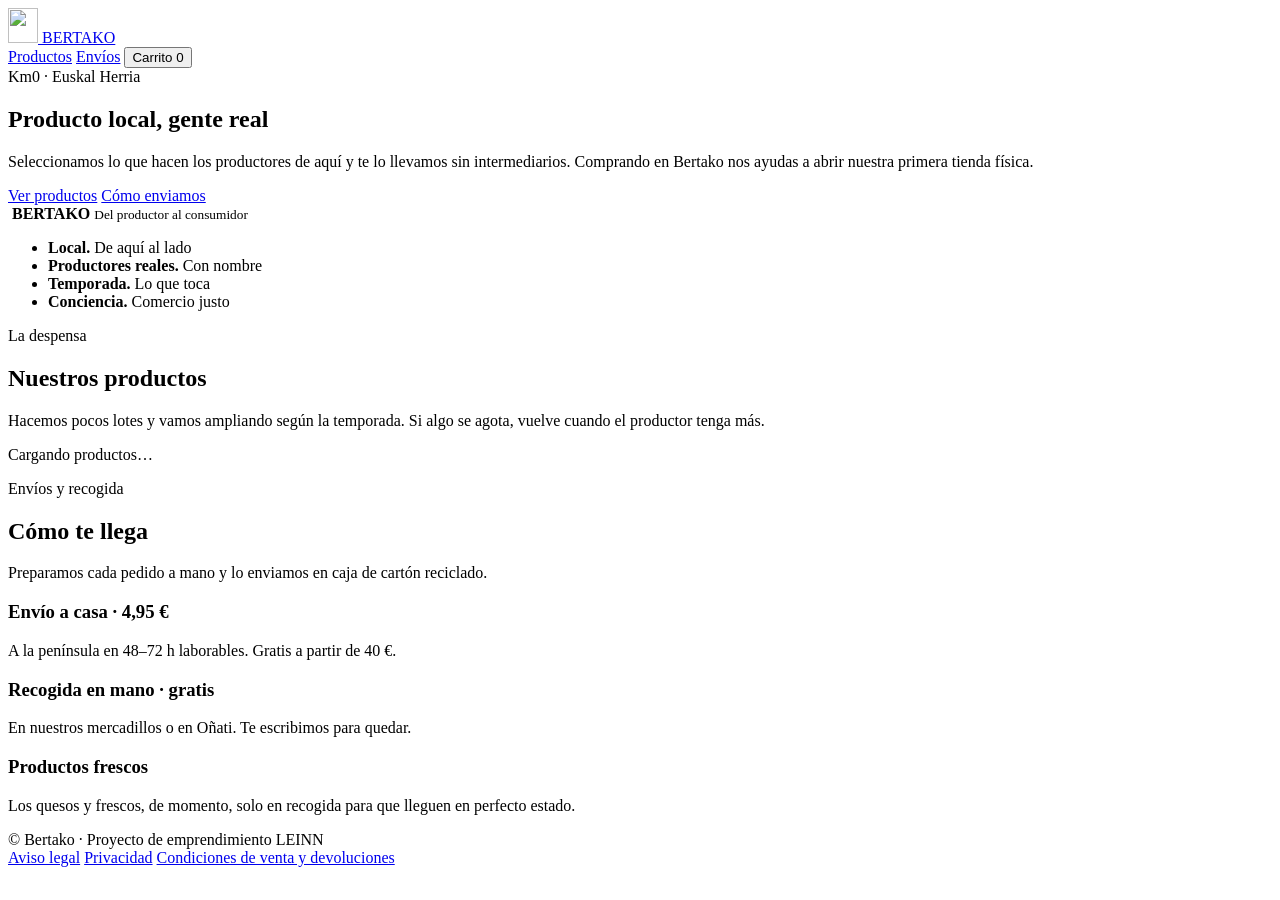
==== index.html @ 7a3c0c35 "Add files via upload" ====
<!doctype html>
<html lang="es">
<head>
  <meta charset="utf-8">
  <meta name="viewport" content="width=device-width, initial-scale=1, viewport-fit=cover">
  <title>Bertako · Producto local, gente real</title>
  <meta name="description" content="Productos Km0 del País Vasco, del productor al consumidor. Mermeladas, zumos y quesos de la zona.">
  <link rel="icon" href="img/logo-b.png">
  <link rel="preconnect" href="https://fonts.googleapis.com">
  <link rel="preconnect" href="https://fonts.gstatic.com" crossorigin>
  <link rel="stylesheet" href="https://fonts.googleapis.com/css2?family=Cormorant+Garamond:wght@500;600&family=Work+Sans:wght@400;500;600&display=swap">
  <link rel="stylesheet" href="css/styles.css">
</head>
<body>
<!--INICIO-->
<header class="cabecera">
  <div class="envoltura">
    <a class="marca" href="#">
      <img src="img/logo-b.png" alt="" width="30" height="35">
      <span>BERTAKO</span>
    </a>
    <nav class="nav">
      <a class="enlace" href="#productos">Productos</a>
      <a class="enlace" href="#envios">Envíos</a>
      <button class="boton-carrito" id="abrir-carrito" type="button">
        Carrito <span class="contador" id="contador">0</span>
      </button>
    </nav>
  </div>
</header>

<main>
  <section class="portada">
    <div class="envoltura">
      <div>
        <span class="etiqueta">Km0 · Euskal Herria</span>
        <h1>Producto local, gente real</h1>
        <p>Seleccionamos lo que hacen los productores de aquí y te lo llevamos sin intermediarios. Comprando en Bertako nos ayudas a abrir nuestra primera tienda física.</p>
        <div class="acciones">
          <a class="boton primario" href="#productos">Ver productos</a>
          <a class="boton secundario" href="#envios">Cómo enviamos</a>
        </div>
      </div>
      <div class="caja" aria-hidden="true">
        <div class="sello">
          <img src="img/logo-b.png" alt="">
          <strong>BERTAKO</strong>
          <small>Del productor al consumidor</small>
        </div>
      </div>
    </div>
  </section>

  <section class="valores" aria-label="Lo que nos importa">
    <ul class="envoltura">
      <li><b>Local.</b> De aquí al lado</li>
      <li><b>Productores reales.</b> Con nombre</li>
      <li><b>Temporada.</b> Lo que toca</li>
      <li><b>Conciencia.</b> Comercio justo</li>
    </ul>
  </section>

  <section class="seccion" id="productos">
    <div class="envoltura">
      <span class="etiqueta">La despensa</span>
      <h2>Nuestros productos</h2>
      <p class="intro">Hacemos pocos lotes y vamos ampliando según la temporada. Si algo se agota, vuelve cuando el productor tenga más.</p>
      <div class="rejilla" id="rejilla"><p class="vacio">Cargando productos…</p></div>
    </div>
  </section>

  <section class="seccion envios" id="envios">
    <div class="envoltura">
      <span class="etiqueta">Envíos y recogida</span>
      <h2>Cómo te llega</h2>
      <p class="intro">Preparamos cada pedido a mano y lo enviamos en caja de cartón reciclado.</p>
      <div class="tres">
        <div>
          <h3>Envío a casa · 4,95 €</h3>
          <p>A la península en 48–72 h laborables. Gratis a partir de 40 €.</p>
        </div>
        <div>
          <h3>Recogida en mano · gratis</h3>
          <p>En nuestros mercadillos o en Oñati. Te escribimos para quedar.</p>
        </div>
        <div>
          <h3>Productos frescos</h3>
          <p>Los quesos y frescos, de momento, solo en recogida para que lleguen en perfecto estado.</p>
        </div>
      </div>
    </div>
  </section>
</main>

<footer class="pie-pagina">
  <div class="envoltura">
    <span>© Bertako · Proyecto de emprendimiento LEINN</span>
    <nav>
      <a href="#">Aviso legal</a>
      <a href="#">Privacidad</a>
      <a href="#">Condiciones de venta y devoluciones</a>
    </nav>
  </div>
</footer>

<div class="velo" id="velo" hidden></div>
<aside class="panel" id="panel" hidden aria-label="Carrito">
  <header>
    <h2>Tu carrito</h2>
    <button class="cerrar" id="cerrar" type="button" aria-label="Cerrar carrito">×</button>
  </header>
  <div class="lineas" id="lineas"></div>
  <div class="resumen">
    <div class="fila"><span>Subtotal</span><span id="subtotal">0,00 €</span></div>
    <p class="nota" id="nota-envio"></p>
    <p class="mensaje" id="mensaje" hidden></p>
    <button class="boton primario" id="pagar" type="button" disabled>Pagar</button>
    <p class="nota">Pago seguro con tarjeta, Apple Pay o Google Pay a través de Stripe.</p>
  </div>
</aside>
<!--FIN-->
<script src="js/tienda.js"></script>
</body>
</html>
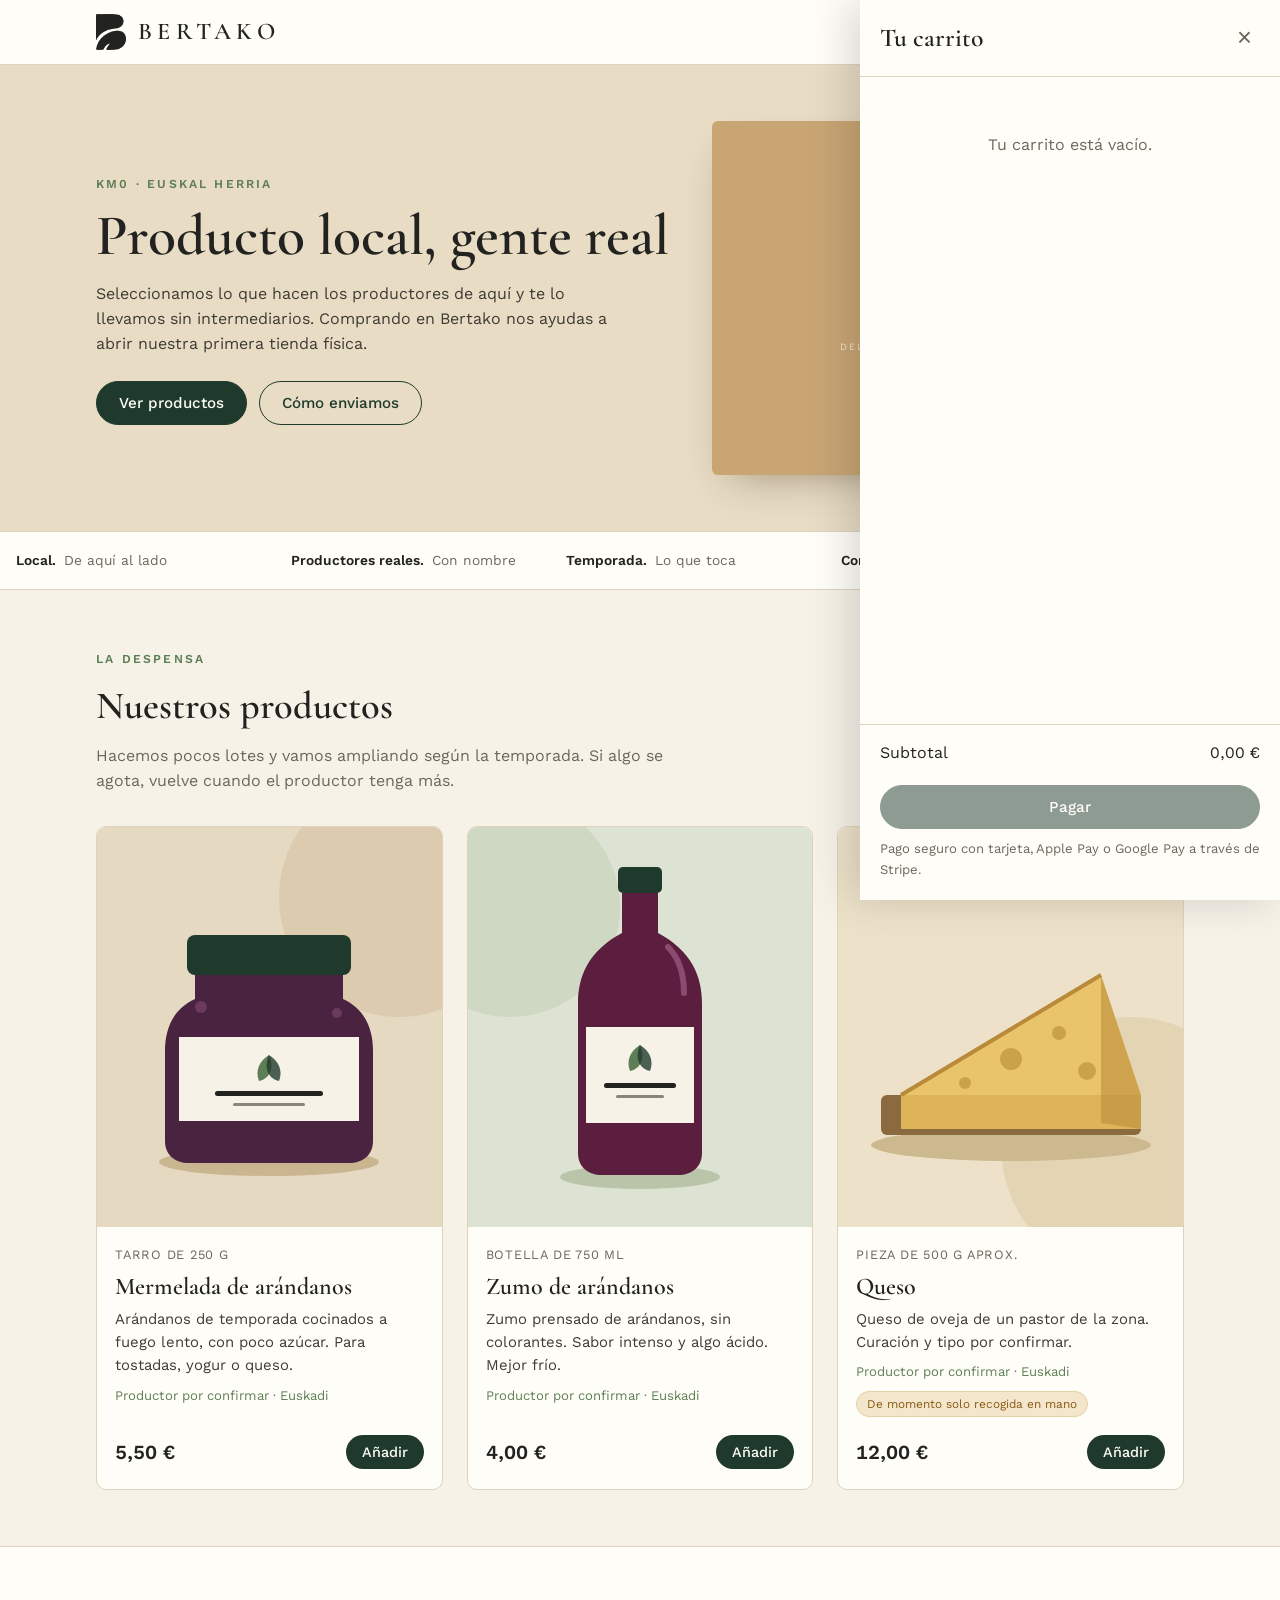
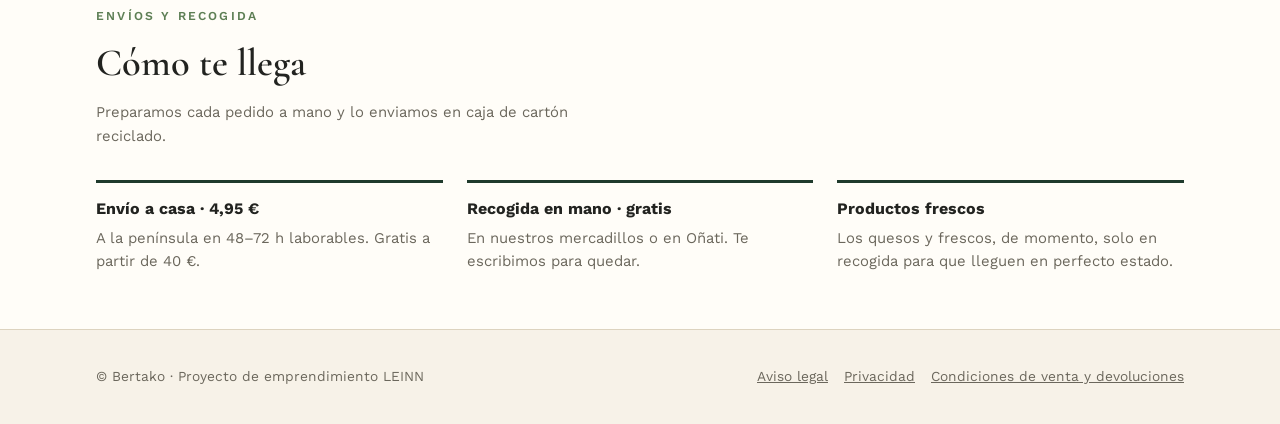
==== commit d4b53afd: "Add files via upload" ====
--- a/index.html
+++ b/index.html
@@ -5,18 +5,18 @@
   <meta name="viewport" content="width=device-width, initial-scale=1, viewport-fit=cover">
   <title>Bertako · Producto local, gente real</title>
   <meta name="description" content="Productos Km0 del País Vasco, del productor al consumidor. Mermeladas, zumos y quesos de la zona.">
-  <link rel="icon" href="img/logo-b.png">
+  <link rel="icon" href="logo-b.png">
   <link rel="preconnect" href="https://fonts.googleapis.com">
   <link rel="preconnect" href="https://fonts.gstatic.com" crossorigin>
   <link rel="stylesheet" href="https://fonts.googleapis.com/css2?family=Cormorant+Garamond:wght@500;600&family=Work+Sans:wght@400;500;600&display=swap">
-  <link rel="stylesheet" href="css/styles.css">
+  <link rel="stylesheet" href="styles.css">
 </head>
 <body>
 <!--INICIO-->
 <header class="cabecera">
   <div class="envoltura">
     <a class="marca" href="#">
-      <img src="img/logo-b.png" alt="" width="30" height="35">
+      <img src="logo-b.png" alt="" width="30" height="35">
       <span>BERTAKO</span>
     </a>
     <nav class="nav">
@@ -43,7 +43,7 @@
       </div>
       <div class="caja" aria-hidden="true">
         <div class="sello">
-          <img src="img/logo-b.png" alt="">
+          <img src="logo-b.png" alt="">
           <strong>BERTAKO</strong>
           <small>Del productor al consumidor</small>
         </div>
@@ -119,6 +119,6 @@
   </div>
 </aside>
 <!--FIN-->
-<script src="js/tienda.js"></script>
+<script src="tienda.js"></script>
 </body>
 </html>
--- a/styles.css
+++ b/styles.css
@@ -0,0 +1,198 @@
+/* Bertako — tienda online
+   Concepto: la caja de cartón kraft con su banda verde bosque.
+   Una sola paleta clara a propósito (la marca es crema + kraft + verde). */
+:root {
+  --crema: #F7F2E8;
+  --papel: #FFFDF8;
+  --kraft: #C9A574;
+  --kraft-claro: #E8DCC5;
+  --bosque: #1F3A2C;
+  --hoja: #5E7F55;
+  --tinta: #222320;
+  --gris: #6B675C;
+  --linea: #DDD3BF;
+  --aviso: #8A5A12;
+
+  --f-marca: "Cormorant Garamond", "Iowan Old Style", Georgia, serif;
+  --f-texto: "Work Sans", system-ui, -apple-system, "Segoe UI", sans-serif;
+
+  --radio: 10px;
+  --ancho: 1120px;
+  color-scheme: light;
+}
+
+* { box-sizing: border-box; }
+html { scroll-behavior: smooth; }
+@media (prefers-reduced-motion: reduce) { html { scroll-behavior: auto; } * { transition: none !important; } }
+
+body {
+  margin: 0;
+  background: var(--crema);
+  color: var(--tinta);
+  font-family: var(--f-texto);
+  font-size: 16px;
+  line-height: 1.55;
+}
+body::before {
+  content: ""; position: fixed; inset: 0 0 auto; height: env(safe-area-inset-top, 0px);
+  z-index: 10; background: var(--papel);
+}
+img { max-width: 100%; display: block; }
+a { color: var(--bosque); }
+:focus-visible { outline: 2px solid var(--hoja); outline-offset: 3px; }
+
+.envoltura {
+  max-width: var(--ancho);
+  margin: 0 auto;
+  padding-left: max(16px, env(safe-area-inset-left, 0px));
+  padding-right: max(16px, env(safe-area-inset-right, 0px));
+}
+
+/* Cabecera */
+.cabecera {
+  position: sticky; top: env(safe-area-inset-top, 0px); z-index: 20;
+  background: var(--papel);
+  border-bottom: 1px solid var(--linea);
+}
+.cabecera .envoltura { display: flex; align-items: center; justify-content: space-between; gap: 16px; padding-block: 12px; }
+.marca { display: flex; align-items: center; gap: 12px; text-decoration: none; color: var(--tinta); }
+.marca img { width: 30px; height: auto; }
+.marca span { font-family: var(--f-marca); font-weight: 600; font-size: 1.5rem; letter-spacing: .22em; }
+.nav { display: flex; align-items: center; gap: 20px; }
+.nav a.enlace { text-decoration: none; color: var(--gris); font-size: .92rem; }
+.nav a.enlace:hover { color: var(--tinta); }
+@media (max-width: 600px) { .nav a.enlace { display: none; } .marca span { font-size: 1.25rem; } }
+
+.boton-carrito {
+  display: inline-flex; align-items: center; gap: 8px;
+  background: var(--bosque); color: var(--papel);
+  border: 0; border-radius: 999px; padding: 9px 16px;
+  font: 500 .92rem var(--f-texto); cursor: pointer;
+}
+.boton-carrito .contador {
+  min-width: 22px; height: 22px; padding: 0 6px; border-radius: 999px;
+  background: var(--kraft); color: var(--tinta);
+  display: inline-grid; place-items: center; font-size: .78rem; font-weight: 600;
+  font-variant-numeric: tabular-nums;
+}
+
+/* Portada: la banda verde sobre kraft */
+.portada { background: var(--kraft-claro); border-bottom: 1px solid var(--linea); }
+.portada .envoltura { display: grid; grid-template-columns: 1.1fr .9fr; gap: 40px; align-items: center; padding-block: 56px; }
+.etiqueta { font-size: .76rem; letter-spacing: .18em; text-transform: uppercase; color: var(--hoja); font-weight: 600; }
+.portada h1 {
+  font-family: var(--f-marca); font-weight: 600;
+  font-size: clamp(2.3rem, 5vw, 3.6rem); line-height: 1.05;
+  margin: 10px 0 16px; text-wrap: balance;
+}
+.portada p { max-width: 52ch; color: #3E3B33; margin: 0 0 24px; }
+.acciones { display: flex; flex-wrap: wrap; gap: 12px; }
+.boton {
+  display: inline-flex; align-items: center; justify-content: center;
+  padding: 12px 22px; border-radius: 999px; font: 500 .95rem var(--f-texto);
+  text-decoration: none; cursor: pointer; border: 1.5px solid var(--bosque);
+}
+.boton.primario { background: var(--bosque); color: var(--papel); }
+.boton.secundario { background: transparent; color: var(--bosque); }
+.boton:hover { filter: brightness(1.08); }
+.boton[disabled] { opacity: .5; cursor: not-allowed; }
+
+.caja {
+  position: relative; aspect-ratio: 4 / 3; max-width: 100%;
+  background: var(--kraft); border-radius: 6px;
+  box-shadow: 0 18px 40px -20px rgba(60, 40, 10, .45);
+  display: grid; place-items: center; overflow: hidden;
+}
+.caja::before { content: ""; position: absolute; inset: 0 34% 0 34%; background: var(--bosque); }
+.caja .sello {
+  position: relative; display: grid; justify-items: center; gap: 6px; color: var(--crema); text-align: center;
+}
+.caja .sello img { width: 44px; filter: invert(1) brightness(1.6); }
+.caja .sello strong { font-family: var(--f-marca); font-size: 1.4rem; letter-spacing: .24em; font-weight: 600; }
+.caja .sello small { font-size: .6rem; letter-spacing: .2em; text-transform: uppercase; opacity: .85; }
+@media (max-width: 760px) {
+  .portada .envoltura { grid-template-columns: 1fr; padding-block: 36px; }
+  .caja { aspect-ratio: 16 / 9; }
+}
+
+/* Valores */
+.valores { border-bottom: 1px solid var(--linea); background: var(--papel); }
+.valores ul { list-style: none; margin: 0; padding-block: 18px; display: grid; grid-template-columns: repeat(4, 1fr); gap: 12px; }
+.valores li { font-size: .86rem; color: var(--gris); display: flex; gap: 8px; align-items: baseline; }
+.valores li b { color: var(--tinta); font-weight: 600; }
+@media (max-width: 760px) { .valores ul { grid-template-columns: 1fr 1fr; } }
+
+/* Productos */
+.seccion { padding-block: 56px; }
+.seccion h2 { font-family: var(--f-marca); font-weight: 600; font-size: clamp(1.8rem, 3.5vw, 2.4rem); margin: 6px 0 8px; text-wrap: balance; }
+.seccion .intro { color: var(--gris); max-width: 60ch; margin: 0 0 32px; }
+
+.rejilla { display: grid; grid-template-columns: repeat(auto-fill, minmax(260px, 1fr)); gap: 24px; }
+.producto {
+  background: var(--papel); border: 1px solid var(--linea); border-radius: var(--radio);
+  overflow: hidden; display: flex; flex-direction: column;
+}
+.producto img { aspect-ratio: 1 / 1; width: 100%; object-fit: cover; }
+.producto .cuerpo { padding: 18px 18px 20px; display: flex; flex-direction: column; gap: 8px; flex: 1; min-width: 0; }
+.producto h3 { font-family: var(--f-marca); font-size: 1.5rem; font-weight: 600; margin: 0; line-height: 1.15; }
+.producto .formato { font-size: .8rem; letter-spacing: .06em; text-transform: uppercase; color: var(--gris); }
+.producto .desc { font-size: .93rem; color: #3E3B33; margin: 0; }
+.producto .origen { font-size: .82rem; color: var(--hoja); }
+.producto .pie { margin-top: auto; padding-top: 10px; display: flex; align-items: center; justify-content: space-between; gap: 12px; }
+.precio { font-size: 1.25rem; font-weight: 600; font-variant-numeric: tabular-nums; }
+.chip {
+  display: inline-block; align-self: flex-start;
+  font-size: .74rem; padding: 3px 10px; border-radius: 999px;
+  background: #F4E6CC; color: var(--aviso); border: 1px solid #E5CFA6;
+}
+.boton-anadir {
+  border: 0; background: var(--bosque); color: var(--papel);
+  border-radius: 999px; padding: 9px 16px; font: 500 .9rem var(--f-texto); cursor: pointer;
+}
+.boton-anadir:hover { filter: brightness(1.12); }
+.boton-anadir.hecho { background: var(--hoja); }
+
+/* Envíos */
+.envios { background: var(--papel); border-block: 1px solid var(--linea); }
+.envios .tres { display: grid; grid-template-columns: repeat(3, 1fr); gap: 24px; }
+.envios .tres div { border-top: 3px solid var(--bosque); padding-top: 14px; }
+.envios h3 { margin: 0 0 6px; font-size: 1rem; }
+.envios p { margin: 0; color: var(--gris); font-size: .93rem; }
+@media (max-width: 760px) { .envios .tres { grid-template-columns: 1fr; } }
+
+/* Pie */
+.pie-pagina { padding-block: 36px; color: var(--gris); font-size: .86rem; }
+.pie-pagina .envoltura { display: flex; flex-wrap: wrap; justify-content: space-between; gap: 16px; }
+.pie-pagina nav { display: flex; flex-wrap: wrap; gap: 16px; }
+.pie-pagina a { color: var(--gris); }
+
+/* Carrito (panel lateral) */
+.velo { position: fixed; inset: 0; background: rgba(20, 24, 18, .45); z-index: 40; }
+.panel {
+  position: fixed; top: 0; right: 0; bottom: 0; z-index: 50;
+  width: min(420px, 100%); background: var(--papel);
+  display: flex; flex-direction: column;
+  padding-top: env(safe-area-inset-top, 0px);
+  padding-bottom: env(safe-area-inset-bottom, 0px);
+  padding-right: env(safe-area-inset-right, 0px);
+  box-shadow: -10px 0 40px rgba(0, 0, 0, .15);
+}
+.panel header { display: flex; justify-content: space-between; align-items: center; padding: 18px 20px; border-bottom: 1px solid var(--linea); }
+.panel header h2 { margin: 0; font-family: var(--f-marca); font-size: 1.6rem; font-weight: 600; }
+.cerrar { background: none; border: 0; font-size: 1.6rem; line-height: 1; cursor: pointer; color: var(--gris); padding: 4px 8px; }
+.lineas { flex: 1; overflow-y: auto; padding: 8px 20px; }
+.linea { display: grid; grid-template-columns: 56px 1fr auto; gap: 12px; align-items: center; padding-block: 12px; border-bottom: 1px solid var(--linea); }
+.linea img { width: 56px; height: 56px; border-radius: 6px; }
+.linea .nombre { font-weight: 500; font-size: .95rem; min-width: 0; }
+.linea .sub { font-size: .8rem; color: var(--gris); }
+.cantidad { display: inline-flex; align-items: center; border: 1px solid var(--linea); border-radius: 999px; margin-top: 6px; }
+.cantidad button { background: none; border: 0; width: 30px; height: 28px; cursor: pointer; font-size: 1rem; color: var(--tinta); }
+.cantidad span { min-width: 20px; text-align: center; font-variant-numeric: tabular-nums; font-size: .9rem; }
+.linea .importe { font-weight: 600; font-variant-numeric: tabular-nums; }
+.vacio { color: var(--gris); padding-block: 32px; text-align: center; }
+.resumen { border-top: 1px solid var(--linea); padding: 16px 20px 20px; display: grid; gap: 10px; }
+.fila { display: flex; justify-content: space-between; font-variant-numeric: tabular-nums; }
+.fila.total { font-size: 1.15rem; font-weight: 600; }
+.resumen .nota { font-size: .82rem; color: var(--gris); margin: 0; }
+.mensaje { font-size: .86rem; padding: 10px 12px; border-radius: 8px; background: #F4E6CC; color: #5E3E0C; margin: 0; }
+.resumen .boton { width: 100%; }
